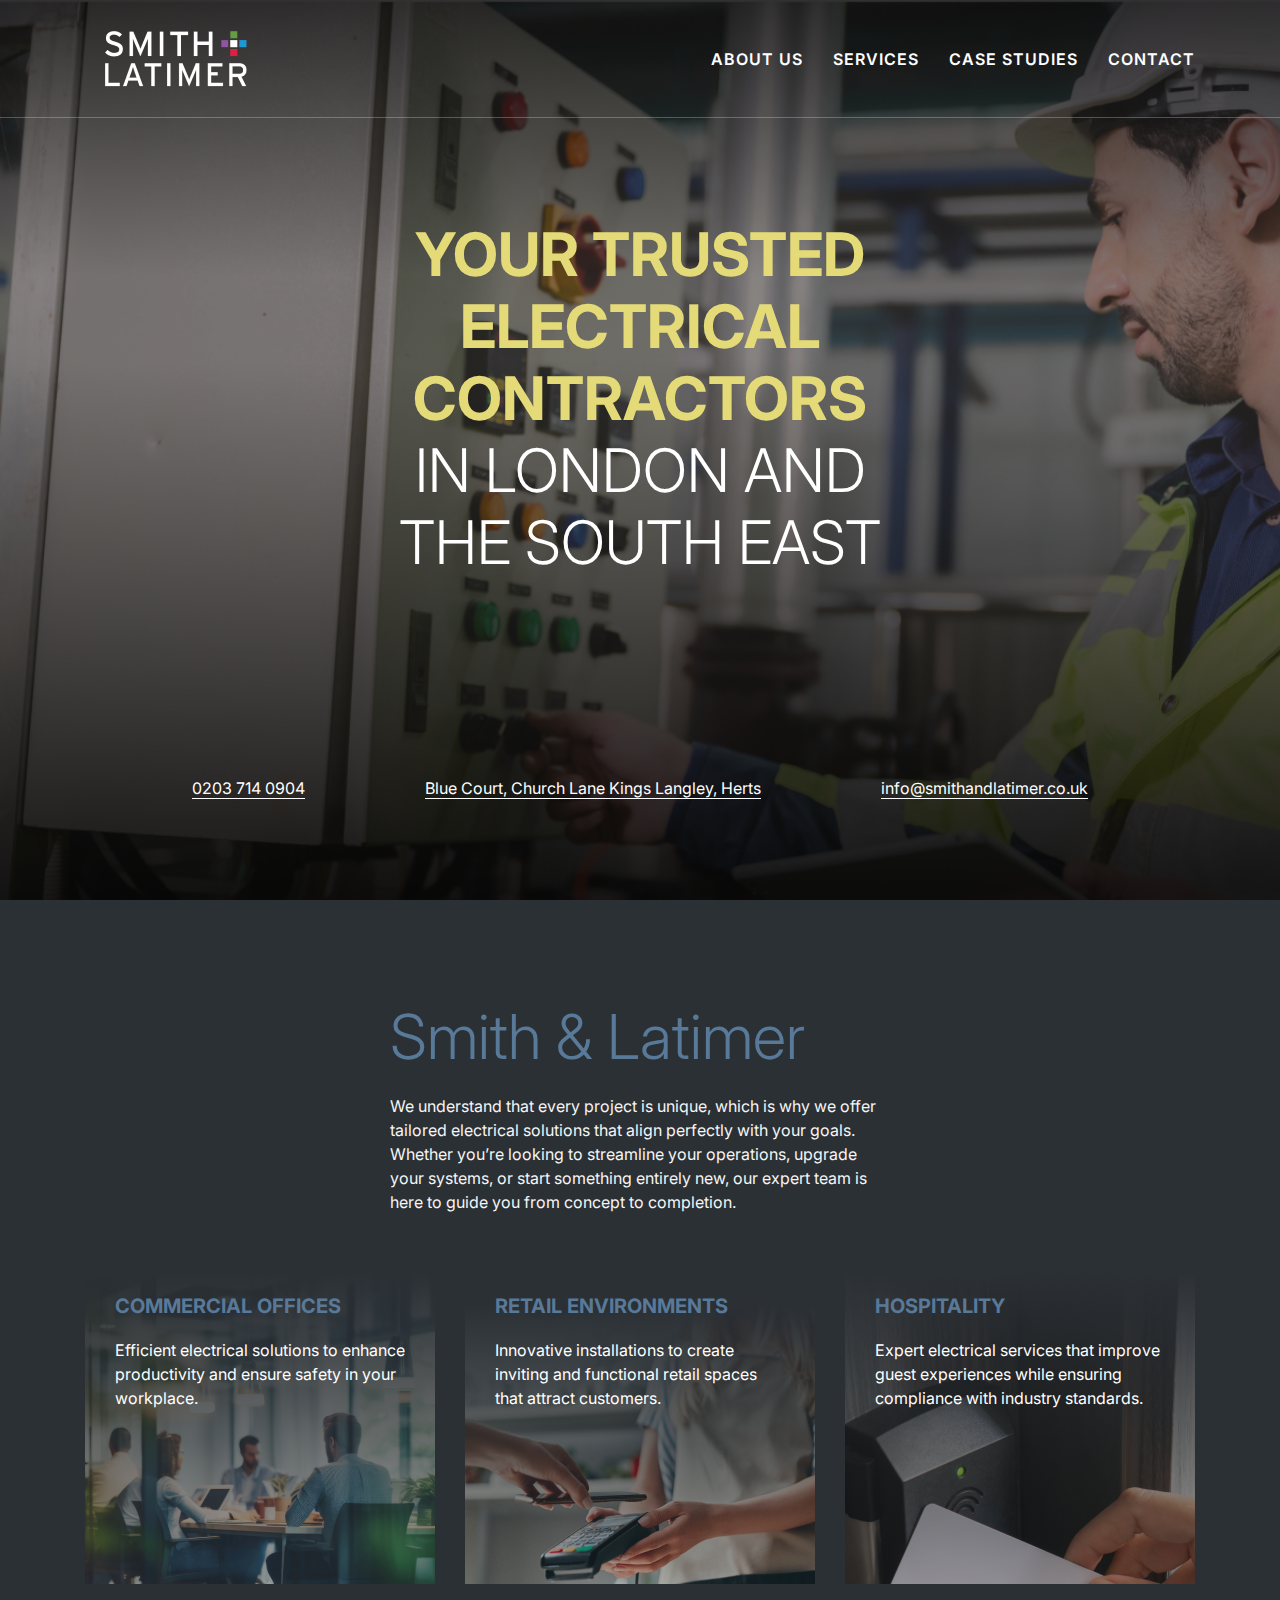
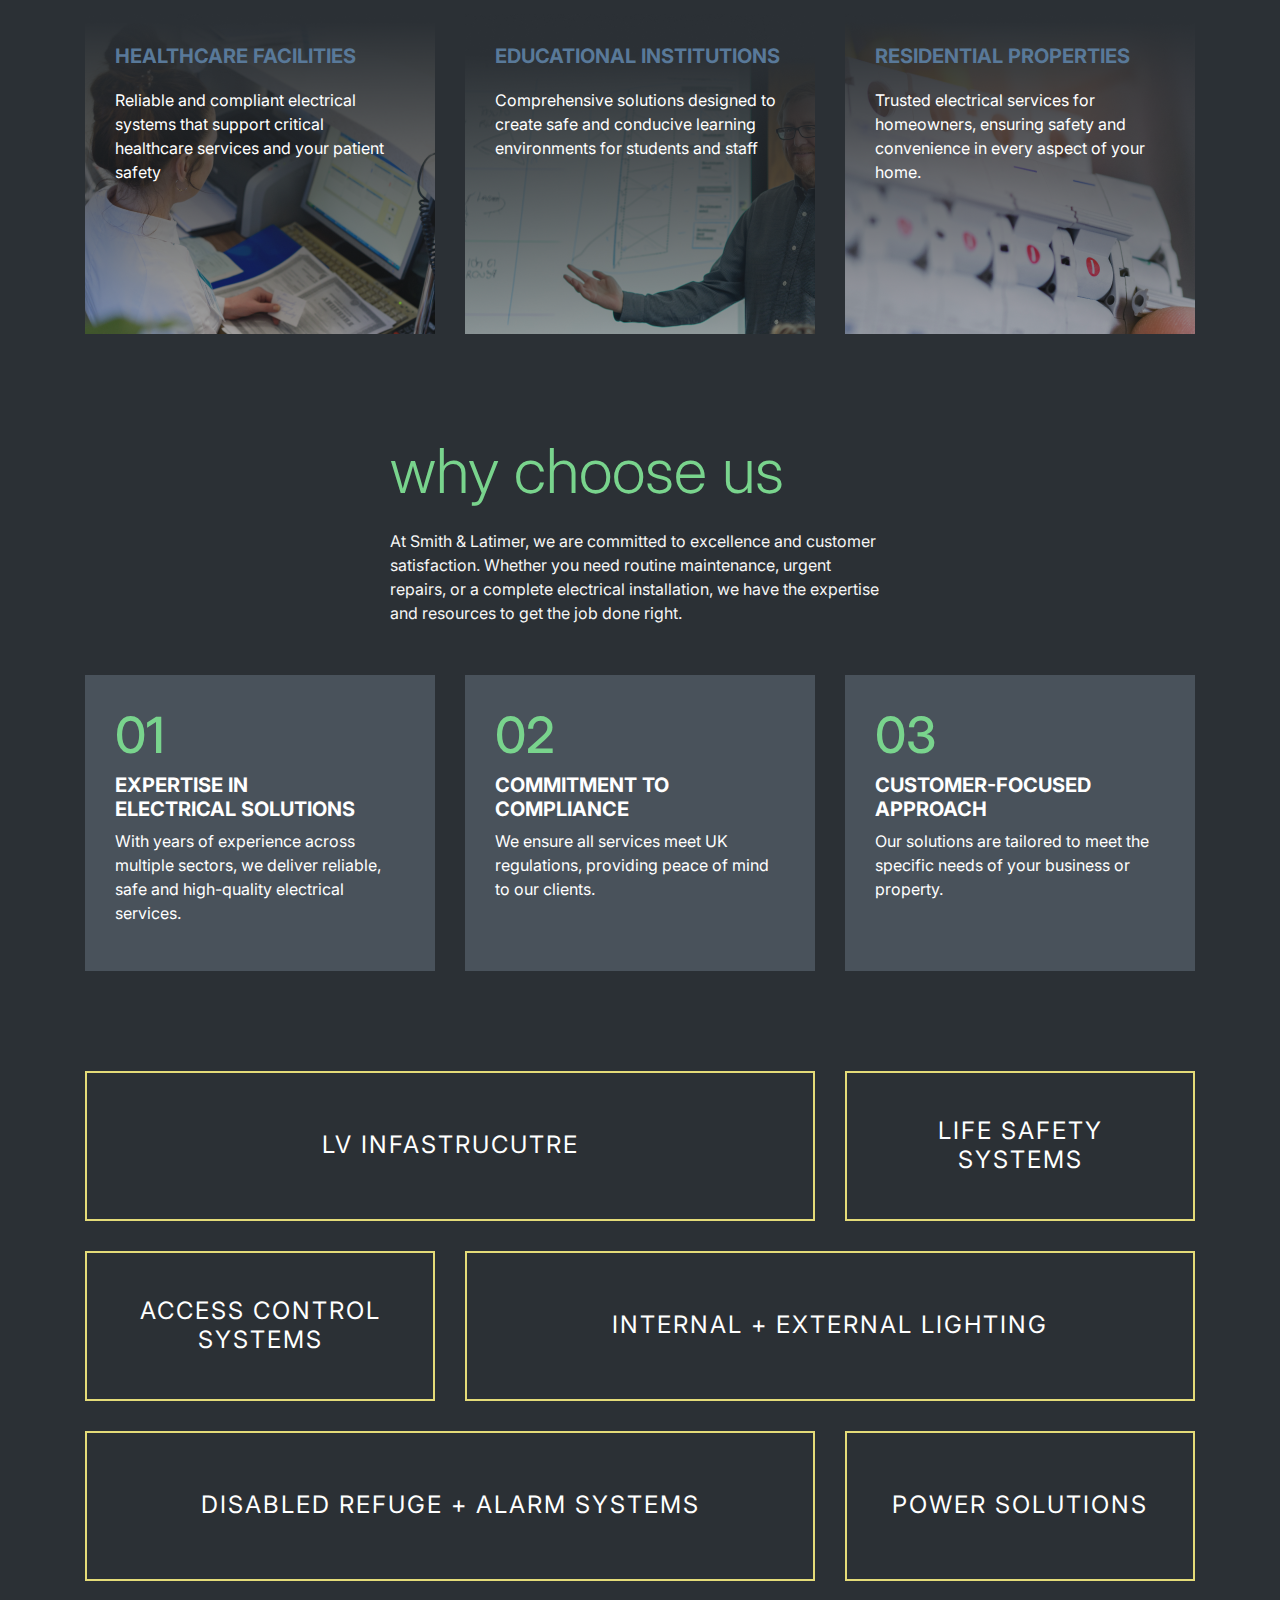
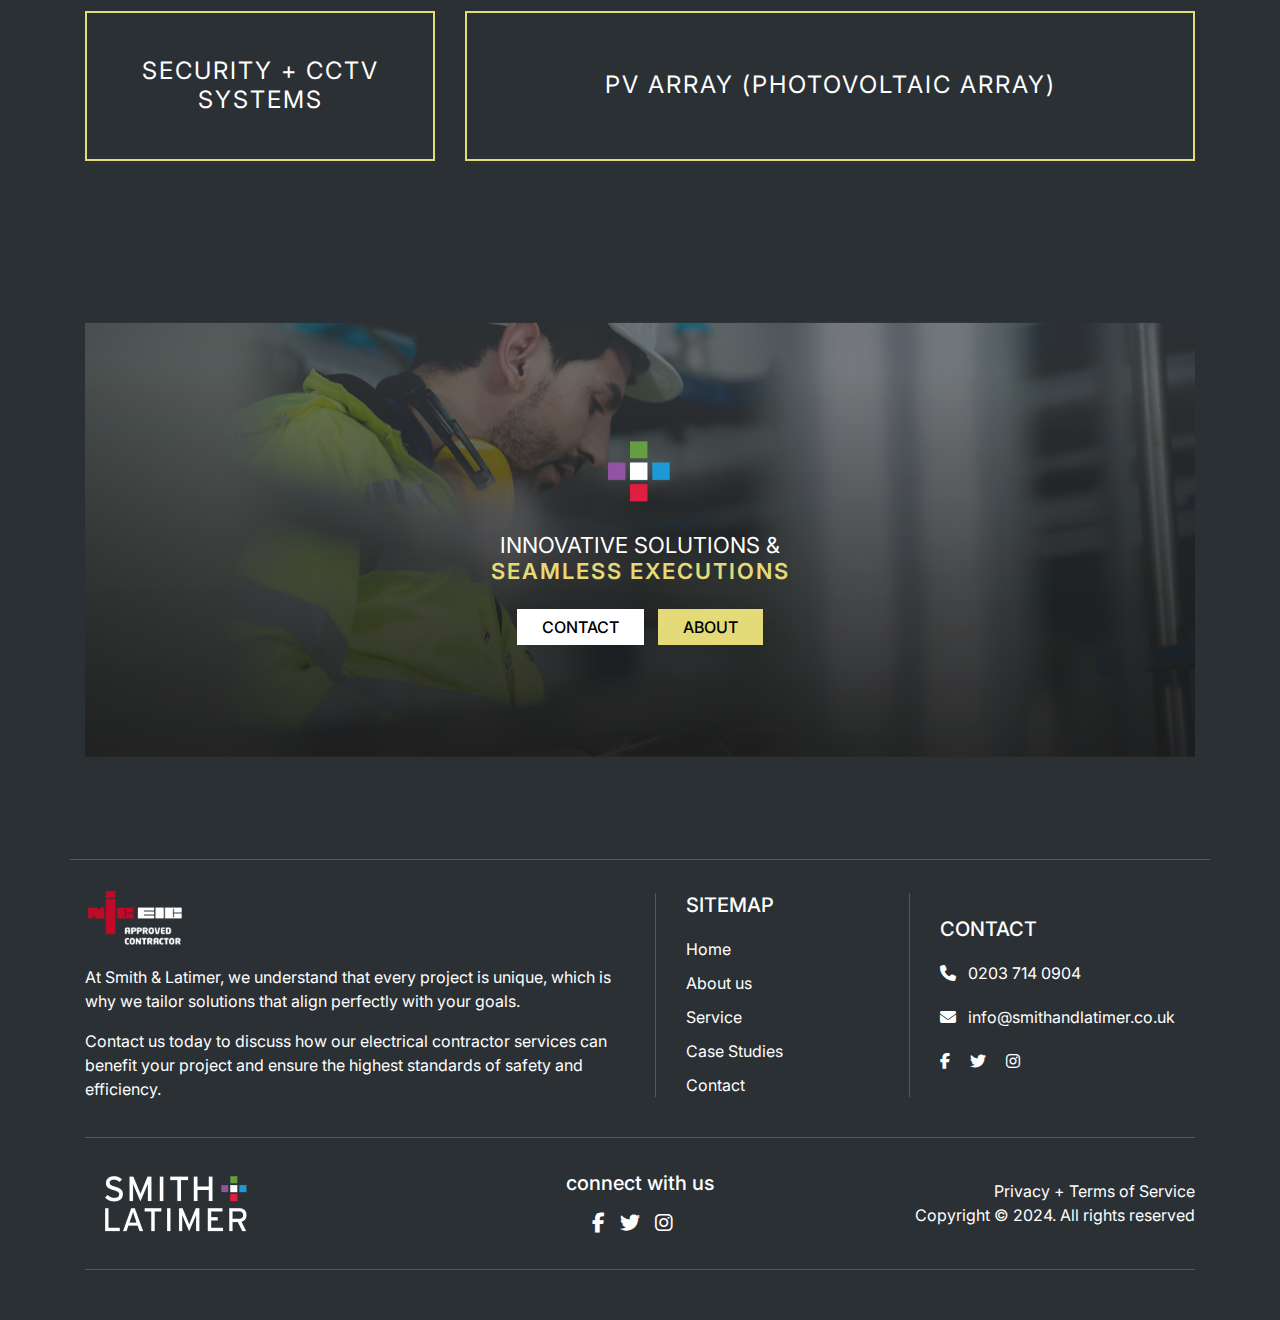
==== index.html @ d6395046 "first commit" ====
<!DOCTYPE html>
<html lang="en">

<head>
    <meta charset="UTF-8">
    <meta name="viewport" content="width=device-width, initial-scale=1.0">
    <title> Smith & Latimer </title>
    <!-- bootstrap css -->
    <link rel="stylesheet" href="https://cdn.jsdelivr.net/npm/bootstrap@4.6.2/dist/css/bootstrap.min.css">
    <!-- fontawesome -->
    <link rel="stylesheet" href="https://cdnjs.cloudflare.com/ajax/libs/font-awesome/6.7.2/css/all.min.css" integrity="sha512-Evv84Mr4kqVGRNSgIGL/F/aIDqQb7xQ2vcrdIwxfjThSH8CSR7PBEakCr51Ck+w+/U6swU2Im1vVX0SVk9ABhg==" crossorigin="anonymous" referrerpolicy="no-referrer" />
    <link href="https://fonts.googleapis.com/css2?family=Lora&family=Raleway&display=swap" rel="stylesheet">
   <!--  google font -->
   <link href="https://fonts.googleapis.com/css2?family=Inter:ital,opsz,wght@0,14..32,100..900;1,14..32,100..900&display=swap" rel="stylesheet">
    <!-- animate -->
    <link rel="stylesheet" href="css/animate.css">
    <!-- css -->
    <link rel="stylesheet" href="css/style.css">
    <!-- responsive -->
    <link rel="stylesheet" href="css/responsive.css">
    <!-- Carousel CSS -->
	<link rel="stylesheet" href="https://cdnjs.cloudflare.com/ajax/libs/OwlCarousel2/2.3.4/assets/owl.carousel.min.css">
</head>

<body>

    <section id="navbar">
        <nav class="navbar navbar-expand-lg">
            <div class="container">
                <a class="navbar-brand" href="index.html"><img src="images/top-logo.png" alt=""></a>
                <button class="navbar-toggler" type="button" data-toggle="collapse"
                    data-target="#navbarSupportedContent" aria-controls="navbarSupportedContent" aria-expanded="false"
                    aria-label="Toggle navigation">
                    <span class="navbar-toggler-icon"><i class="fas fa-bars"></i></span>
                </button>
                <div class="collapse navbar-collapse" id="navbarSupportedContent">
                    <ul class="navbar-nav">

                        <li class="nav-item">
                            <a href="about-us.html">ABOUT US</a>
                        </li>

                        <li class="nav-item">
                            <a href="our-services.html">SERVICES</a>
                        </li>

                        <li class="nav-item">
                            <a href="sectors.html">CASE STUDIES</a>
                        </li>
                        <li class="nav-item">
                            <a href="#footer">CONTACT</a>
                        </li>

                    </ul>

                </div>


            </div>
        </nav>

        <div class="container">
           
            <div class="header-main">
                
                    
                <div class="header-top">
                        
                    <h1><span>Your Trusted Electrical Contractors</span><br> in London and the South East</h1>
    
                </div>

                <div class="header-bottom">
                    <div class="header-btm">
                        
                        <div class="header-btm-box">
                            <a href="tel:0203 714 0904">0203 714 0904</a>
                        </div>
                        <div class="header-btm-box">
                            <a href="#">Blue Court, Church Lane Kings Langley, Herts</a>
                        </div>
                        <div class="header-btm-box">
                            <a href="mailto:info@smithandlatimer.co.uk">info@smithandlatimer.co.uk</a>
                        </div>
        
                    </div>
                </div>
                    
            
            </div>
    
        </div>

    </section>

    <section id="smith">
        <div class="container">
            <div class="title">
                <h2>Smith & Latimer</h2>
                <p>We understand that every project is unique, which is why we offer tailored electrical solutions that align perfectly with your goals. Whether you’re looking to streamline your operations, upgrade your systems, or start something entirely new, our expert team is here to guide you from concept to completion.</p>
            </div>

            <div class="row smith-main">
                <div class="col-lg-4">
                    <div class="smith-box">
                        <h5>Commercial Offices</h5>
                        <p>Efficient electrical solutions to enhance productivity and ensure safety in your workplace.</p>
                    </div>
                </div>
                <div class="col-lg-4 top-mar">
                    <div class="smith-box box-2">
                        <h5>Retail Environments</h5>
                        <p>Innovative installations to create inviting and functional retail spaces that attract customers.</p>
                    </div>
                </div>
                <div class="col-lg-4 top-mar">
                    <div class="smith-box box-3">
                        <h5>Hospitality</h5>
                        <p>Expert electrical services that improve guest experiences while ensuring compliance with industry standards.</p>
                    </div>
                </div>
            </div>

            <div class="row smith-main box-mar">
                <div class="col-lg-4">
                    <div class="smith-box box-4">
                        <h5>Healthcare Facilities</h5>
                        <p>Reliable and compliant electrical systems that support critical healthcare services and your patient safety</p>
                    </div>
                </div>
                <div class="col-lg-4 top-mar">
                    <div class="smith-box box-5">
                        <h5>Educational Institutions</h5>
                        <p>Comprehensive solutions designed to create safe and conducive learning environments for students and staff</p>
                    </div>
                </div>
                <div class="col-lg-4 top-mar">
                    <div class="smith-box box-6">
                        <h5>Residential Properties</h5>
                        <p>Trusted electrical services for homeowners, ensuring safety and convenience in every aspect of your home.</p>
                    </div>
                </div>
            </div>
        </div>
    </section>

    <section id="choose">
        <div class="container">

            <div class="title gren">
                <h2>why choose us</h2>
                <p>At Smith & Latimer, we are committed to excellence and customer satisfaction. Whether you need routine maintenance, urgent repairs, or a complete electrical installation, we have the expertise and resources to get the job done right.</p>
            </div>
            
            <div class="row choose-main">
                <div class="col-lg-4">
                    <div class="choose-box">
                        <h1>01</h1>
                        <h5>Expertise in <br> Electrical Solutions</h5>
                        <p>With years of experience across multiple sectors, we deliver reliable, safe and high-quality electrical services.</p>
                    </div>
                </div>
                <div class="col-lg-4 top-mar">
                    <div class="choose-box">
                        <h1>02</h1>
                        <h5>Commitment to <br> Compliance</h5>
                        <p>We ensure all services meet UK regulations, providing peace of mind to our clients.</p>
                    </div>
                </div>
                <div class="col-lg-4 top-mar">
                    <div class="choose-box">
                        <h1>03</h1>
                        <h5>Customer-Focused <br>Approach</h5>
                        <p>Our solutions are tailored to meet the specific needs of your business or property.</p>
                    </div>
                </div>
            </div>
        </div>
    </section>

    <section id="service">
        <div class="container ">
            <div class="row service-main">
                <div class="col-lg-8 col-md-6">
                    <div class="service-box">
                        <h4>LV INFASTRUCUTRE</h4>
                    </div>
                </div>

                <div class="col-lg-4 col-md-6">
                    <div class="service-box ser-box">
                        <h4>LIFE SAFETY SYSTEMS</h4>
                    </div>
                </div>

                <div class="col-lg-4 col-md-6">
                    <div class="service-box ser-box">
                        <h4>ACCESS CONTROL SYSTEMS</h4>
                    </div>
                </div>

                <div class="col-lg-8 col-md-6">
                    <div class="service-box">
                        <h4>INTERNAL + EXTERNAL LIGHTING</h4>
                    </div>
                </div>

                <div class="col-lg-8 col-md-6">
                    <div class="service-box">
                        <h4>DISABLED REFUGE + AlARM SYSTEMS</h4>
                    </div>
                </div>

                <div class="col-lg-4 col-md-6">
                    <div class="service-box ser-box">
                        <h4>POWER SOLUTIONS</h4>
                    </div>
                </div>
                <div class="col-lg-4 col-md-6">
                    <div class="service-box ser-box">
                        <h4>security + cctv systems</h4>
                    </div>
                </div>

                <div class="col-lg-8 col-md-6">
                    <div class="service-box">
                        <h4>pv array (photovoltaic array)</h4>
                    </div>
                </div>
               
            </div>
        </div>
    </section>

    <section id="solution">
        <div class="container solution-pad">
            <div class="solution-main">
                <img src="images/solution.png" alt="">
                <h5>Innovative Solutions &<br> <span>Seamless Executions</span></h5>

                <div class="solution-btn">
                    <a class="wt" href="#footer">Contact</a>
                    <a class="yl" href="about-us.html">About</a>
                </div>
            </div>
        </div>
    </section>

    <section id="footer">
        <div class="container">

            <div class="row footer-top ">
                <div class="col-lg-6">
                    <div class="footer-box">
                        <img src="images/footer.png" alt="">
                        <p>At Smith & Latimer, we understand that every project is unique, which is why we tailor solutions that align perfectly with your goals. </p>
                        <p>Contact us today to discuss how our electrical contractor services can benefit your project and ensure the highest standards of safety and efficiency.</p>
                    </div>
                </div>
                <div class="col-lg-3">
                    <div class="footer-box footer-list">

                        <h5>Sitemap</h5>

                        <ul>

                            <li >
                                <a href="index.html">Home</a>
                            </li>
                            <li >
                                <a href="about-us.html">About us</a>
                            </li>
    
                            <li>
                                <a href="our-services.html">Service</a>
                            </li>
    
                            <li>
                                <a href="sectors.html">Case Studies</a>
                            </li>
                            <li >
                                <a href="#footer">Contact</a>
                            </li>
    
                        </ul>
                    </div>
                </div>
                <div class="col-lg-3">
                    <div class="footer-box contact">

                        <h5>Contact</h5>

                        <div class="contact-list">
                            <ul>
                                <li> <a href="tel:0203 714 0904"><i class="fa-solid fa-phone"></i> 0203 714 0904</a> <br></li>
                                <li><a  href="mailto:info@smithandlatimer.co.uk"> <i class="fa-solid fa-envelope"></i> info@smithandlatimer.co.uk</a>
                                </li>
                            </ul>
                            
                            
                        </div>
                        
                        <div class="social-list">
                            <ul>
        
                                <li><a href="#"><i class="fa-brands fa-facebook-f"></i></a></li>
                                <li><a href="#"><i class="fa-brands fa-twitter"></i></a></li>
                                <li><a href="#"><i class="fa-brands fa-instagram"></i></a></li>
                    
                            </ul>
                        </div>
                        
                    </div>
                </div>
            </div>
    
            <div class="footer-btm">

                <div class="footer-left">
                    <a href="#"><img src="images/top-logo.png" alt=""></a>
                </div>
                
                <div class="footer-middle">
                    <h5>connect with us</h5>

                    <ul>
                        <li><a href="#"><i class="fa-brands fa-facebook-f"></i></a></li>
                        <li><a href="#"><i class="fa-brands fa-twitter"></i></a></li>
                        <li><a href="#"><i class="fa-brands fa-instagram"></i></a></li>
                    </ul>

                </div>

                <div class="footer-right">
                    <p>Privacy + Terms of Service <br> Copyright © 2024. All rights reserved</p>
                </div>

            </div>

        </div>
    </section>




    <!-- bootstrap -->
    <script src="https://ajax.googleapis.com/ajax/libs/jquery/3.4.1/jquery.min.js"></script>
    <script src="https://cdnjs.cloudflare.com/ajax/libs/popper.js/1.16.0/umd/popper.min.js"></script>
    <script src="https://cdn.jsdelivr.net/npm/bootstrap@4.6.2/dist/js/bootstrap.bundle.min.js"></script>
    <!-- Carousel JS -->
	<script src="https://cdnjs.cloudflare.com/ajax/libs/OwlCarousel2/2.3.4/owl.carousel.min.js"></script>
    <script src="js/main.js"></script>
</body>

</html>
---- css/style.css ----
*{
    margin: 0;
    padding: 0;
    box-sizing: border-box;
    font-family: "Inter", serif;

}
body{
    background: rgba(43, 48, 53, 1);
}
html{
    scroll-behavior: smooth;
}
li{
     list-style: none;
}
body{
    background: 2B3035;
}
h1{
    font-size: 60px;
}
h2{
    font-size: 62px;
    font-weight: 300;
}

#navbar{
	width: 100%;
	z-index: 1;
    background: url(../images/header-bg.png)no-repeat;
    background-size: cover;
    height: 100vh;
    position: relative;
}
.navbar{
    width: 100%;
    z-index: 99999;
    border-bottom: 1px solid rgba(255, 255, 255, 0.25)
}
.navbar-nav{
	margin-left: auto;
}
.navbar-brand{
    text-decoration: none;
    color: #fff;
    font-weight: 600;
}
.navbar-brand img{
    width: 180px;
}

.nav-item{
	padding-left:30px!important;
}
.nav-item a{
	cursor: pointer;
}

.nav-item a{
    text-decoration: none;
	color: #ffffff;
    font-size: 16px;
    font-weight: 600;
    letter-spacing: 1px;
    
}
/* .nav-item a:hover{
	color: #1D8AD8;
} */
.navbar-toggler-icon{
	color: #ffffff;
}

.header-main{
    padding-top: 100px ;
}
.header-top{
   width: 45%;
   margin: 0 auto;
   text-align: center;
}
.header-top h1{
    text-transform: uppercase;
    color: #ffffff;
    font-weight: 300;

}

.header-top h1 span{
    color:   rgba(228, 219, 120, 1);
    font-weight: 700;
}

.header-bottom{
    width: 70%;
    position: absolute;
    bottom: 100px;
    left: 50%;
    transform: translate(-50%);
}
.header-btm{
    display: flex;
    align-items: center;
    justify-content: space-between;
    padding-top: 50px;
}

.header-btm-box a{
    color: #FFF;
    text-decoration: none;
    border-bottom: 1px #FFF solid;
}
#smith{
    width: 100%;
    padding: 100px 0;
}
.title{
    width: 45%;
    margin: 0 auto;
    margin-bottom: 50px;
}
.title h2{
    color: rgba(89, 121, 153, 1);
}
.title p{
    color:rgba(246, 246, 246, 1);
    margin-top: 20px;
}
.smith-box{
    padding: 30px ;
    background: url(../images/service-1.png);
    height: 320px;
}
.box-2{
    background: url(../images/service-2.png);
}
.box-3{
    background: url(../images/service-3.png);
}
.box-4{
    background: url(../images/service-4.png);
}
.box-5{
    background: url(../images/service-5.png);
}
.box-6{
    background: url(../images/service-6.png);
}

.smith-box h5{
    text-transform: uppercase;
    font-weight: 700;
    color: rgba(89, 121, 153, 1);
}
.smith-box p{
    color: #FFF;
    margin-top: 20px;
}
.box-mar{
    margin-top: 30px;
}
#choose{
    width: 100%;
    padding-bottom: 100px ;
}
.choose-box{
    background: rgba(73, 82, 91, 1);
    padding: 30px ;
    height: 100%;
    transition: .4s;
}
.choose-box:hover{
    transform: scale(1.1);
}
.choose-box h5{
    text-transform: uppercase;
    font-weight: 700;
    color: #FFF;

}
.choose-box p{
    color: rgba(255, 255, 255, 1);
    
}
.choose-box h1{
    font-size: 50px;
    color: rgba(121, 212, 141, 1);  
}
.gren h2{
    color: rgba(121, 212, 141, 1);  
}
#service{
    width: 100%;
    padding-bottom: 100px;
}
.service-box{
    padding: 30px ;
    border: 2px solid rgba(228, 219, 120, 1);
    height: 150px;
    margin-bottom: 30px;
    justify-content: center;
    display: flex;
    align-items: center;
    color: rgba(255, 255, 255, 1);
    letter-spacing: 2px;
    
}
.service-box:hover h4{
    transform: scale(1.2);
}
.service-box h4{
    margin-bottom: 0;
    text-transform: uppercase;
    font-weight: 400;
    transition: .4s;
}
.ser-box{
    text-align: center;
}
.box-mar{
    margin-top: 30px;
}
#solution{
    width: 100%;
    padding-bottom: 70px;
}
.solution-main{
    width: 100%;
    background: url(../images/solution-bg.png) center center no-repeat;
    text-align: center;
    padding: 150px 0;
}
.solution-main img{
    width: 120px;
}
.solution-main h5{
    font-size: 22px;
    margin-top: 30px;
    text-transform: uppercase;
    color: rgba(255, 255, 255, 1);
    font-weight: 400;
}
.solution-main h5 span{
    text-transform: uppercase;
    color: rgba(228, 219, 120, 1);
    font-weight: 600;
    letter-spacing: 2px;
}
.solution-btn{
    margin-top: 30px;
}
.solution-btn a{
    padding: 8px 25px;
    color: rgb(0, 0, 0);
    font-weight: 500;
    text-decoration: none;
    text-transform: uppercase;
}
.wt{
    background: #ffffff;
    margin-right: 10px;
}
.yl{
    background:  rgba(228, 219, 120, 1);
}
#footer{
    width: 100%;
    color: rgba(255, 255, 255, 1);
  
}

.footer-top{
    border-top: 1px solid  rgba(255, 255, 255, 0.2); 
    padding-top: 30px;
    display: flex;
    align-items: center;
    padding-bottom: 20px;
}
.footer-box img{
    width: 100px;
    margin-bottom: 20px;
}
.footer-box h5{
    text-transform: uppercase;
    margin-bottom: 20px;
}
.footer-list{
    padding: 0 30px;
    border-left: 1px solid  rgba(255, 255, 255, 0.2);
    border-right: 1px solid  rgba(255, 255, 255, 0.2);
}
.footer-list ul li {
    margin-top: 10px;
}
.footer-list ul li a{
    color: rgba(255, 255, 255, 1);
    text-decoration: none;
}
.social-list ul {
    display: flex;
    align-items: center;
    margin-top: 20px;
}
.social-list ul li{
   margin-right: 20px;
}
.contact a{
    color: rgba(255, 255, 255, 1);
    text-decoration: none;
}
.contact-list ul li {
    margin-bottom: 20px;
   
}
.contact-list ul li a i {
    margin-right: 8px;
   
}
.footer-btm{
    width: 100%;
    display: flex;
    align-items: center;
    padding: 20px 0;
    border-top: 1px solid  rgba(255, 255, 255, 0.2);
    border-bottom: 1px solid  rgba(255, 255, 255, 0.2);
    margin-bottom: 50px;
}
.footer-left{
    width:33.33333%;
}
.footer-middle{
    width: 33.33333%;
    text-align: center;
    justify-content: center;
}
.footer-right{
    width:33.33333%;
    text-align: right;
}
.footer-right p{
   margin-bottom: 0;
}
.footer-middle ul{
    display: flex;
    align-items: center;
    justify-content: center;
    margin-bottom: 0;
}
.footer-middle ul li{
    margin-right: 15px;
    
}
.footer-middle ul li a i{
    margin-top: 10px;
    font-size: 20px;
    color: rgba(255, 255, 255, 1);
}


/* about-us */
#top-menu{
    background: rgba(0, 0, 0, 0.4);
}
#about-us{
    width: 100%;
}
.about-us-main{
    width: 70%;
    margin: 0 auto;
    padding-top: 50px;
}
.about-us-main h1{
    color: rgba(89, 121, 153, 1);
    font-weight: 400;
    text-transform: uppercase;
}
.about-us-main p{
    color: rgba(246, 246, 246, 1);
}
.colm-photo{
    width: 100%;
}
.colm-photo img{
    width: 100%;
    margin: 40px 0;
}
.about-text{
    width: 70%;
    margin: 0 auto;
    border-top: 1px solid  rgba(255, 255, 255, 1);
    padding: 20px 0;
}
.about-text h5{
    text-transform: uppercase;
    color: rgba(228, 219, 120, 1);

}
.about-text p{
    color: rgba(246, 246, 246, 1);
}

.blue-title h5{
    color: rgba(89, 121, 153, 1);
}
.green-title h5{
    color: rgba(121, 212, 141, 1);
}
.parple-title h5{
    color: rgba(235, 177, 255, 1);
}
.parple-title h1{
    color: rgba(235, 177, 255, 1);
}
.yellow-title h1{
    color: rgba(228, 219, 120, 1);
}
.about-text img{
    margin: 20px 0 ;
}
.about-text ul {
    margin-left: 20px;
}
.about-text ul li{
    list-style: disc;
    color: rgba(246, 246, 246, 1);
    margin-bottom: 10px;
}
.about-text ul li span{
    font-weight: 700;
    color: rgba(246, 246, 246, 1);
}
.mar-btm{
    margin-bottom: 30px;
}
.sectors-solution{
    padding: 150px 30px;
}
.about-text h4{
    font-size: 18px;
    color: rgba(246, 246, 246, 1);
    margin-bottom: 20px;
    font-weight: 700;
}
.colm-photo{
    margin-bottom: 40px;
}
.top-bar-mar{
    margin-top: 40px;
}
---- css/responsive.css ----
@media  screen and (max-width: 1199px){
    .header-top{
        width: 60%;
    }
    .header-bottom{
        width: 80%;
    }
}
@media  screen and (max-width: 992px){
    .header-top{
        width: 80%;
    }
    .title{
        width: 70%;
    }
    .top-mar{
        margin-top: 30px;
    }
    .footer-list{
        border: none;
    }
    .footer-list{
        padding: 20px 0;
    }
}
@media  screen and (max-width: 883px){
    .header-bottom {
        width: 93%;
    }
}
@media  screen and (max-width: 820px){
    h1 {
        font-size: 45px;
    }
    .header-bottom{
        margin-top: 100px;
        position: relative;
    }
    #navbar{
        height: auto;
        background-position: center;
    }
    .header-top {
        width: 100%;
       
    }
    .header-main {
        padding-bottom: 30px ;
    }
    .header-top h1 {
       font-size: 25px;
    }
    .header-btm{
        display: block;
    }
    .header-btm-box{
        margin-bottom: 10px;
    }


    .nav-item {
        padding-left: 20px !important;
        margin-top: 10px;

    }
    .title {
        width: 100%;
        text-align: center;
    }
    .title h2 {
        font-size: 52px;
    }
    .top-mar{
        margin-top: 30px;
    }
    .solution-pad{
        padding-right: 0px;
        padding-left: 0px;
    }
    .solution-main {
        padding: 100px 0;
    }
    .footer-list {
        padding: 20px 0px;
        border: none;
        border-top: 1px solid rgba(255, 255, 255, 0.2);
        border-bottom: 1px solid rgba(255, 255, 255, 0.2);
    }
    .contact{
        margin-top: 30px;
    }
    .footer-top {
        border: none;
        padding-top: 0px;
       
    }
    .service-box h4{
        font-size: 13px;
    }
    .choose-box h5 {
        font-size: 18px;
        font-weight: 600;
        
    }
    .choose-box h1 {
        font-size: 40px;
    }
    #smith {
        padding: 50px 0;
    }

    .about-us-main {
        width: 100%;
    }
    .about-text {
        width: 100%;
    }
    .about-all-main img{
        width: 100%;
        
    }
    .footer-btm{
        display: block;
    }
    .footer-left {
        width: 100%;
        text-align: center;
    }
    .footer-middle {
        display: none;
    }

    .footer-right {
        width: 100%;
        text-align: center;
        margin-top: 20px;
    }

}
@media  screen and (max-width: 414px){


}
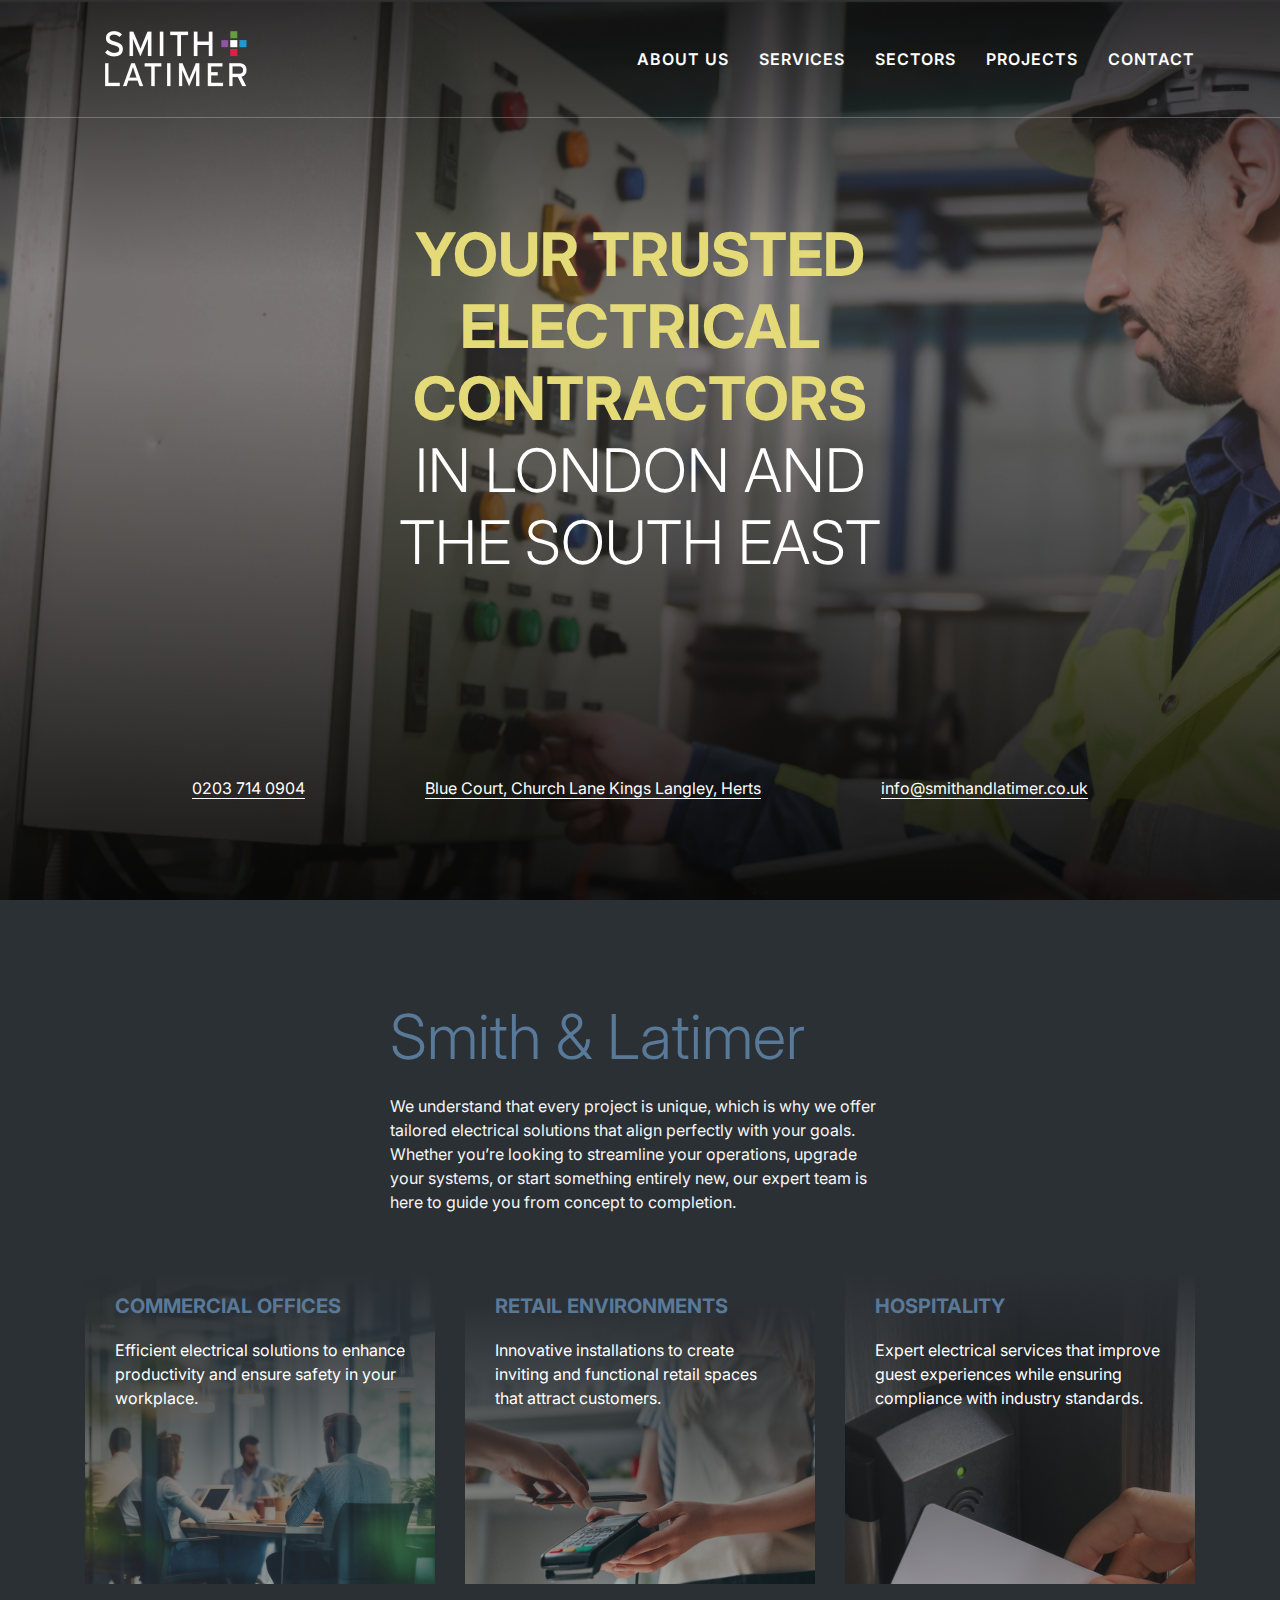
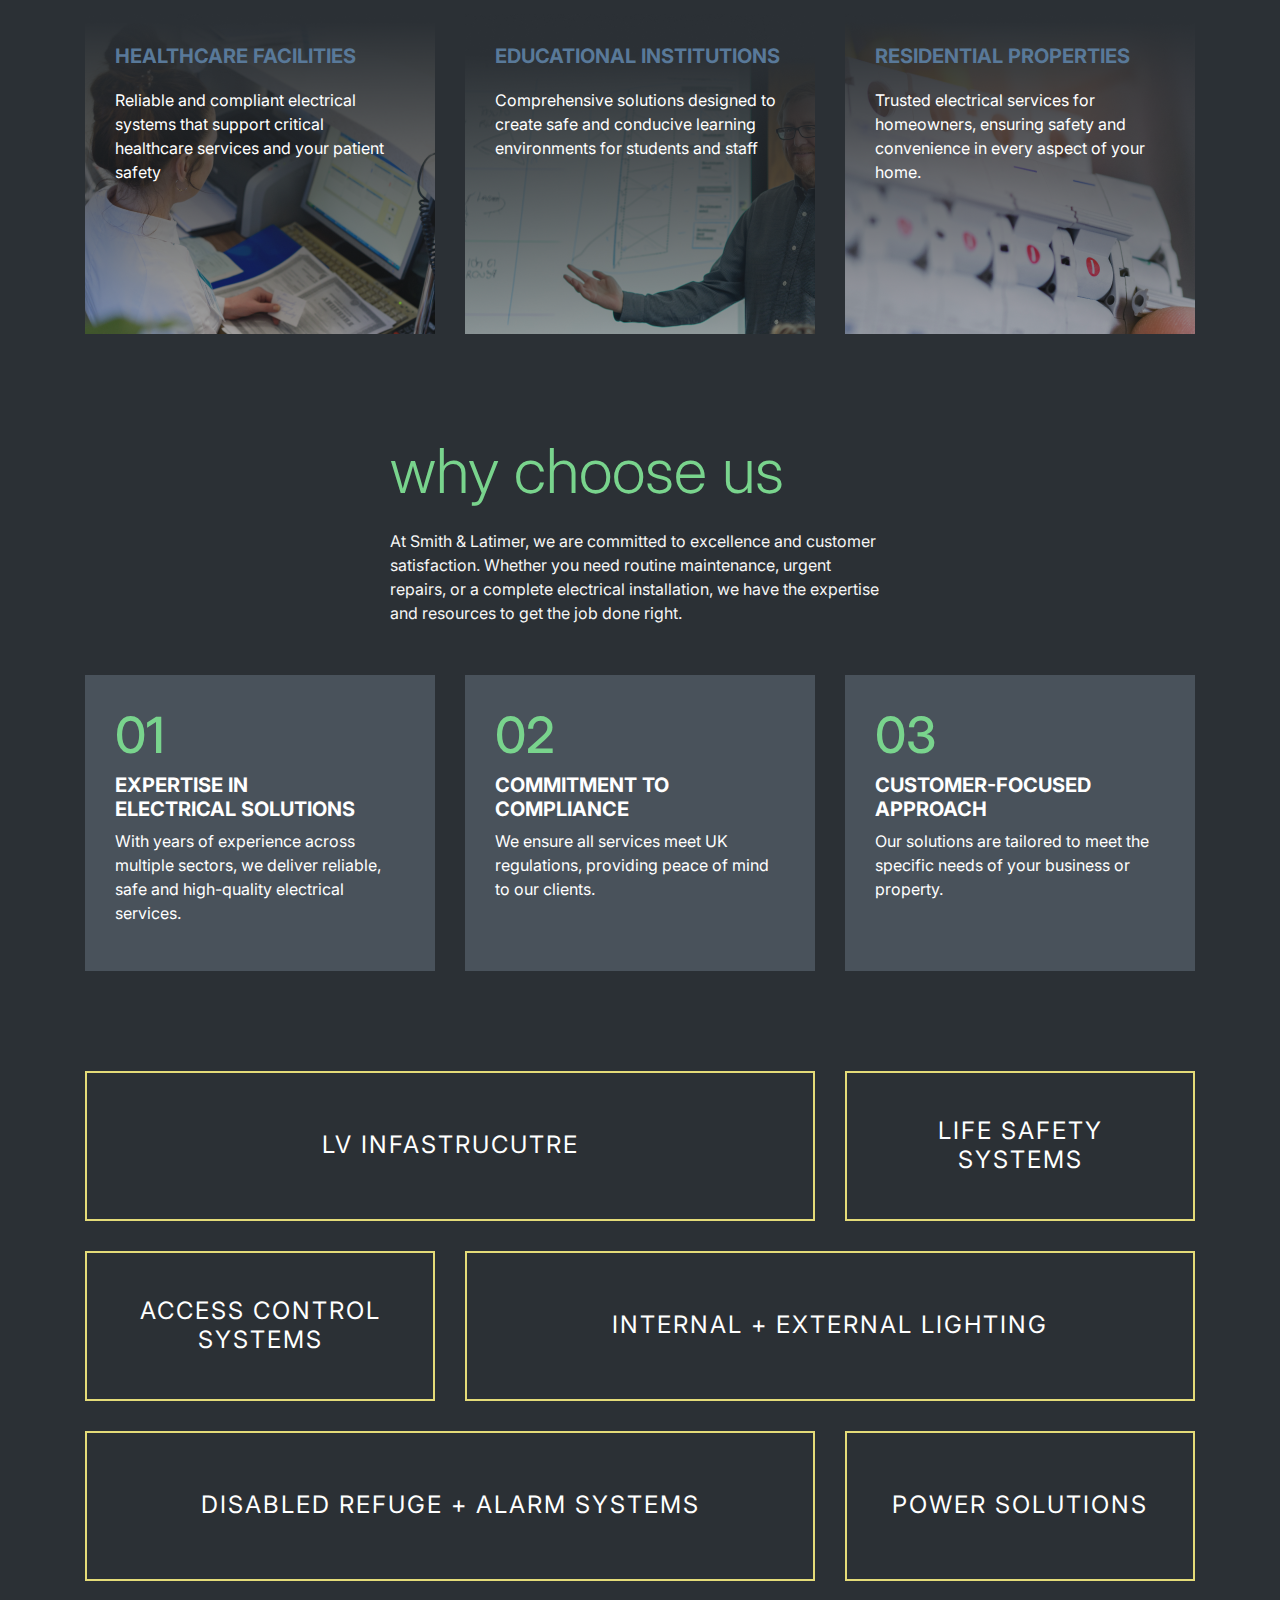
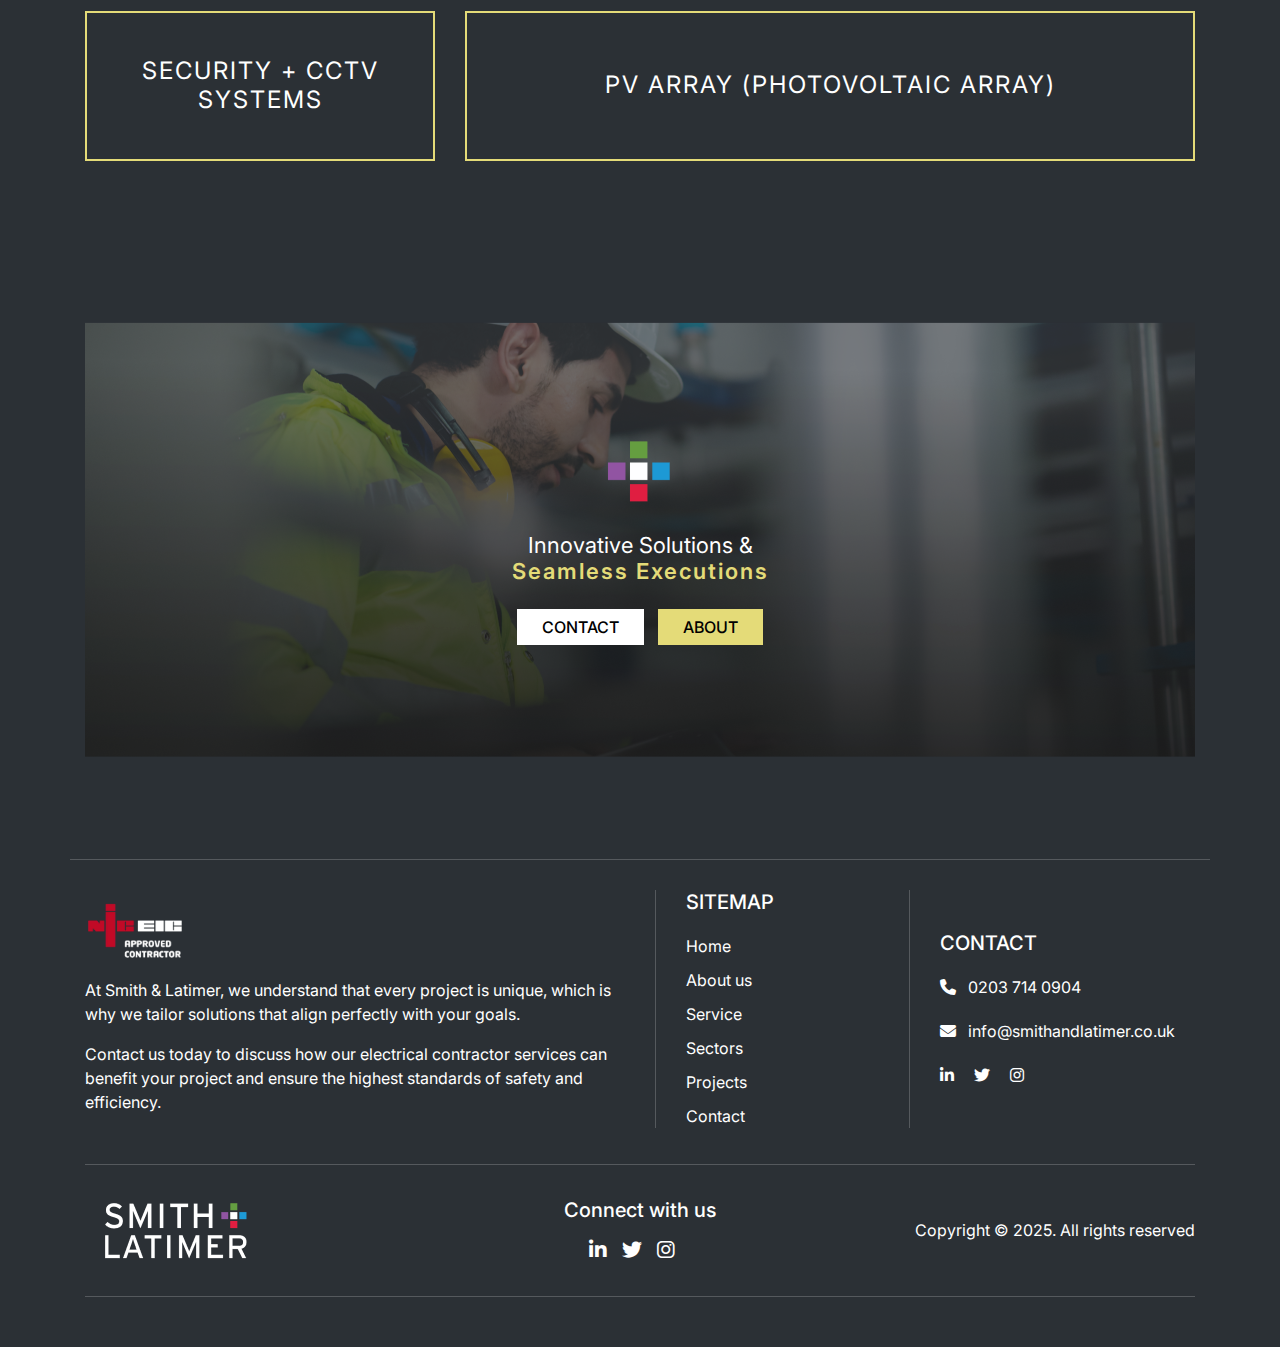
==== commit be027bef: "shfdf" ====
--- a/index.html
+++ b/index.html
@@ -43,12 +43,15 @@
                         <li class="nav-item">
                             <a href="our-services.html">SERVICES</a>
                         </li>
-
-                        <li class="nav-item">
-                            <a href="sectors.html">CASE STUDIES</a>
-                        </li>
-                        <li class="nav-item">
-                            <a href="#footer">CONTACT</a>
+                        <li class="nav-item">
+                            <a href="sectors.html">Sectors</a>
+                        </li>
+
+                        <li class="nav-item">
+                            <a href="projects.html">Projects</a>
+                        </li>
+                        <li class="nav-item">
+                            <a href="mailto:info@smithandlatimer.co.uk">CONTACT</a>
                         </li>
 
                     </ul>
@@ -239,7 +242,7 @@
                 <h5>Innovative Solutions &<br> <span>Seamless Executions</span></h5>
 
                 <div class="solution-btn">
-                    <a class="wt" href="#footer">Contact</a>
+                    <a class="wt" href="mailto:info@smithandlatimer.co.uk">Contact</a>
                     <a class="yl" href="about-us.html">About</a>
                 </div>
             </div>
@@ -276,10 +279,13 @@
                             </li>
     
                             <li>
-                                <a href="sectors.html">Case Studies</a>
+                                <a href="sectors.html">Sectors</a>
+                            </li>
+                            <li>
+                                <a href="projects.html">Projects</a>
                             </li>
                             <li >
-                                <a href="#footer">Contact</a>
+                                <a href="mailto:info@smithandlatimer.co.uk">Contact</a>
                             </li>
     
                         </ul>
@@ -303,9 +309,9 @@
                         <div class="social-list">
                             <ul>
         
-                                <li><a href="#"><i class="fa-brands fa-facebook-f"></i></a></li>
-                                <li><a href="#"><i class="fa-brands fa-twitter"></i></a></li>
-                                <li><a href="#"><i class="fa-brands fa-instagram"></i></a></li>
+                                <li><a href="https://www.linkedin.com/company/smith-latimer/posts/?feedView=all"><i class="fa-brands fa-linkedin-in"></i></a></li>
+                                <li><a href="https://x.com/smithandlatimer"><i class="fa-brands fa-twitter"></i></a></li>
+                                <li><a href=" https://www.instagram.com/smithandlatimer/"><i class="fa-brands fa-instagram"></i></a></li>
                     
                             </ul>
                         </div>
@@ -321,18 +327,18 @@
                 </div>
                 
                 <div class="footer-middle">
-                    <h5>connect with us</h5>
+                    <h5>Connect with us</h5>
 
                     <ul>
-                        <li><a href="#"><i class="fa-brands fa-facebook-f"></i></a></li>
-                        <li><a href="#"><i class="fa-brands fa-twitter"></i></a></li>
-                        <li><a href="#"><i class="fa-brands fa-instagram"></i></a></li>
+                        <li><a href="https://www.linkedin.com/company/smith-latimer/posts/?feedView=all"><i class="fa-brands fa-linkedin-in"></i></a></li>
+                                <li><a href="https://x.com/smithandlatimer"><i class="fa-brands fa-twitter"></i></a></li>
+                                <li><a href=" https://www.instagram.com/smithandlatimer/"><i class="fa-brands fa-instagram"></i></a></li>
                     </ul>
 
                 </div>
 
                 <div class="footer-right">
-                    <p>Privacy + Terms of Service <br> Copyright © 2024. All rights reserved</p>
+                    <p> Copyright © 2025. All rights reserved</p>
                 </div>
 
             </div>
--- a/css/style.css
+++ b/css/style.css
@@ -58,6 +58,7 @@
 }
 
 .nav-item a{
+    text-transform: uppercase;
     text-decoration: none;
 	color: #ffffff;
     font-size: 16px;
@@ -237,12 +238,12 @@
 .solution-main h5{
     font-size: 22px;
     margin-top: 30px;
-    text-transform: uppercase;
+    
     color: rgba(255, 255, 255, 1);
     font-weight: 400;
 }
 .solution-main h5 span{
-    text-transform: uppercase;
+    
     color: rgba(228, 219, 120, 1);
     font-weight: 600;
     letter-spacing: 2px;
